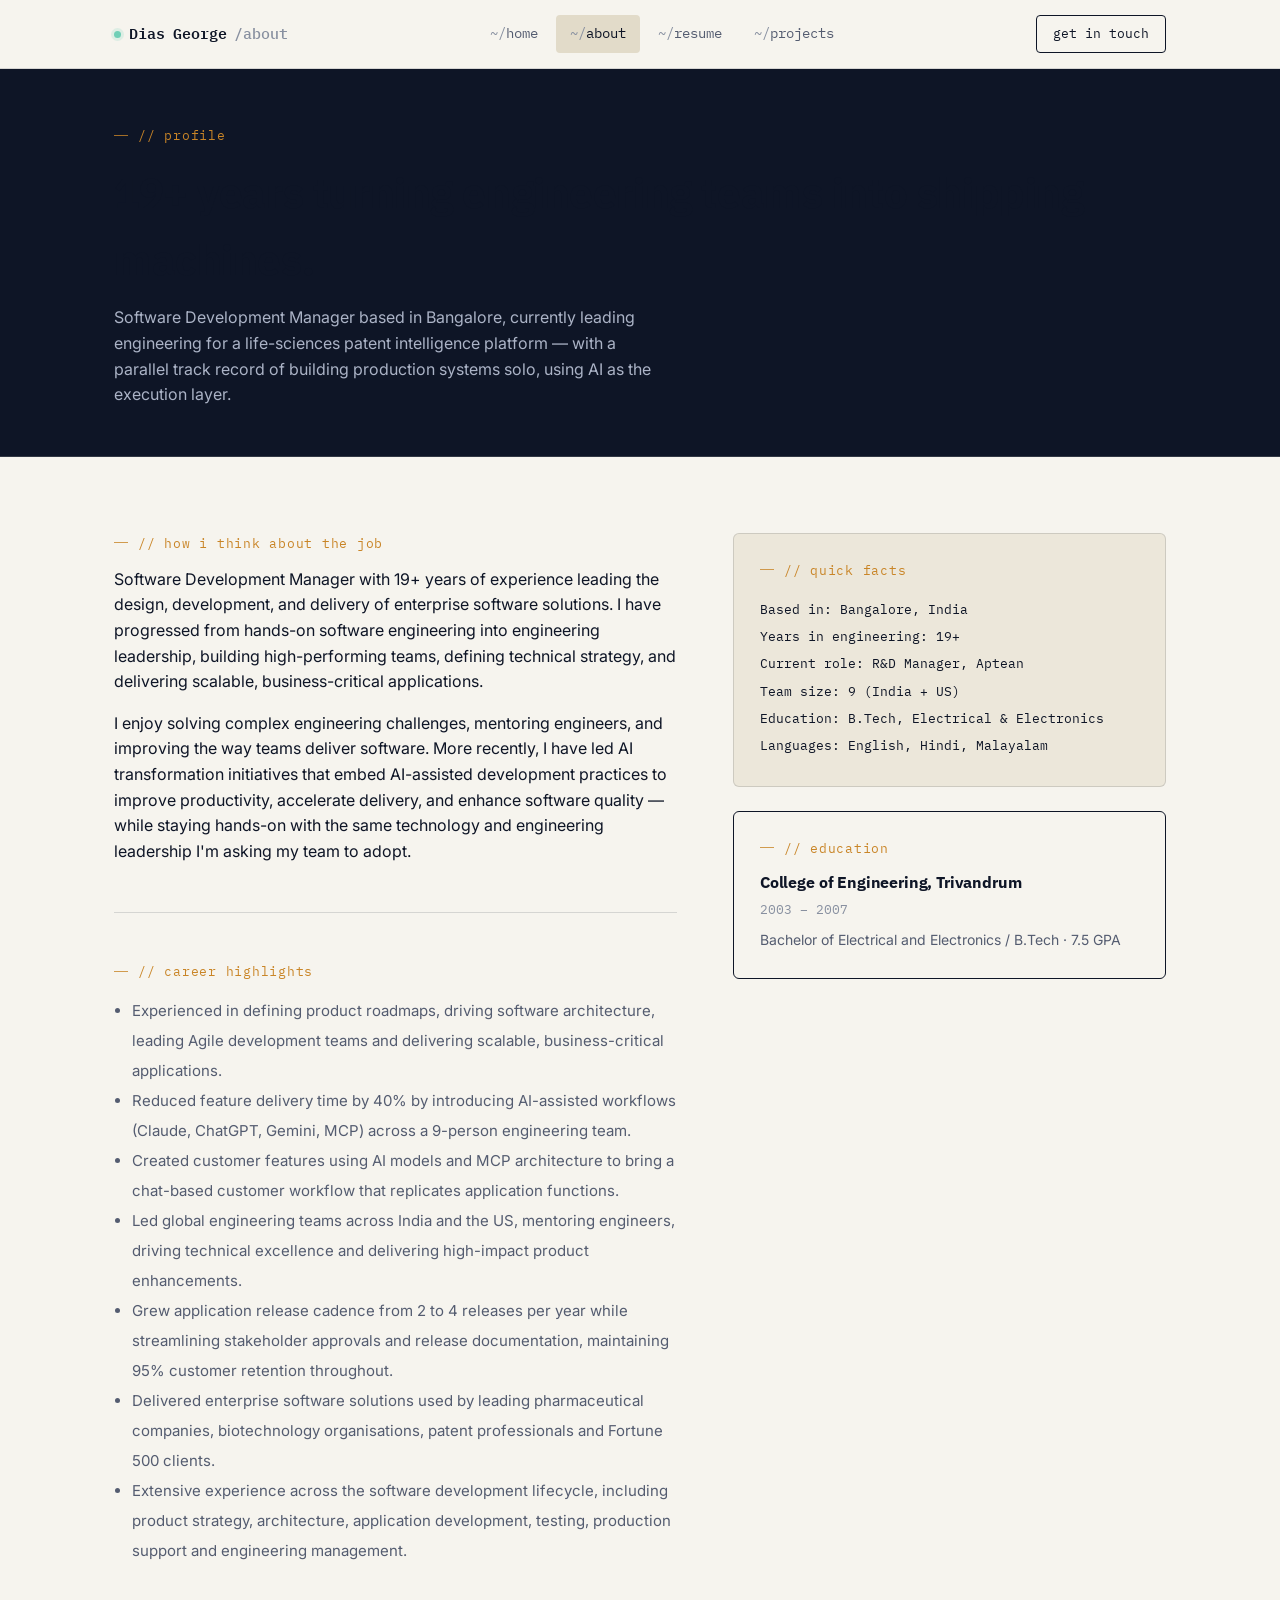
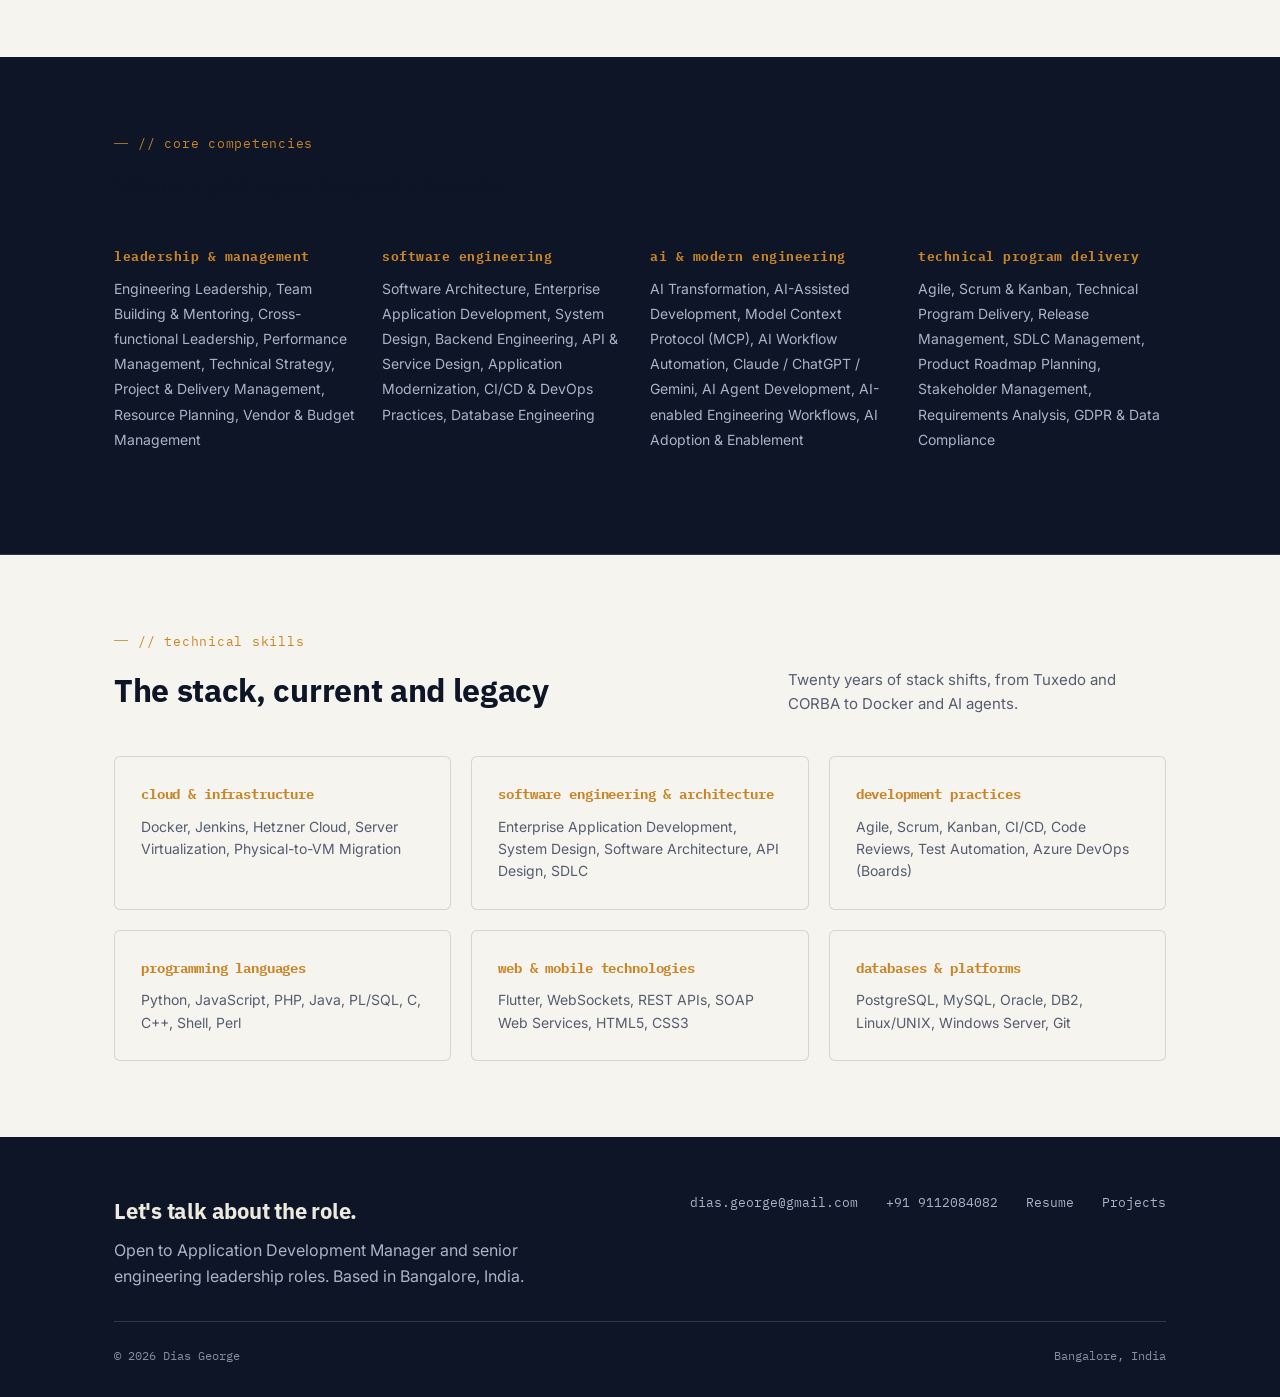
==== about.html @ bfef093a "Initial commit: portfolio site" ====
<!DOCTYPE html>
<html lang="en">
<head>
<meta charset="UTF-8">
<meta name="viewport" content="width=device-width, initial-scale=1.0">
<title>About — Dias George</title>
<meta name="description" content="Profile, career highlights, core competencies, and technical skills for Dias George, Software Development Manager.">
<link rel="preconnect" href="https://fonts.googleapis.com">
<link href="https://fonts.googleapis.com/css2?family=IBM+Plex+Sans:wght@400;500;600;700&family=IBM+Plex+Mono:wght@400;500;600&family=Inter:wght@400;500;600&display=swap" rel="stylesheet">
<link rel="stylesheet" href="assets/styles.css">
</head>
<body>

<nav class="site-nav">
  <div class="wrap">
    <a href="index.html" class="brand"><span class="dot"></span><strong>Dias George</strong><span class="path">/about</span></a>
    <div class="nav-links">
      <a href="index.html"><span class="path-prefix">~/</span>home</a>
      <a href="about.html" class="current"><span class="path-prefix">~/</span>about</a>
      <a href="resume.html"><span class="path-prefix">~/</span>resume</a>
      <a href="projects.html"><span class="path-prefix">~/</span>projects</a>
    </div>
    <a href="mailto:dias.george@gmail.com" class="nav-cta">get in touch</a>
    <button class="nav-toggle" aria-label="Toggle navigation" aria-expanded="false">menu</button>
  </div>
</nav>

<header class="page-header">
  <div class="wrap">
    <div class="eyebrow">// profile</div>
    <h1>19+ years turning engineering teams into shipping machines.</h1>
    <p>Software Development Manager based in Bangalore, currently leading engineering for a life-sciences patent intelligence platform — with a parallel track record of building production systems solo, using AI as the execution layer.</p>
  </div>
</header>

<section>
  <div class="wrap two-col">
    <div>
      <div class="eyebrow">// how i think about the job</div>
      <p style="font-size: 16px; color: var(--ink);">Software Development Manager with 19+ years of experience leading the design, development, and delivery of enterprise software solutions. I have progressed from hands-on software engineering into engineering leadership, building high-performing teams, defining technical strategy, and delivering scalable, business-critical applications.</p>
      <p style="font-size: 16px; color: var(--ink);">I enjoy solving complex engineering challenges, mentoring engineers, and improving the way teams deliver software. More recently, I have led AI transformation initiatives that embed AI-assisted development practices to improve productivity, accelerate delivery, and enhance software quality — while staying hands-on with the same technology and engineering leadership I'm asking my team to adopt.</p>
      <hr class="divider">
      <div class="eyebrow">// career highlights</div>
      <ul style="padding-left: 18px; color: var(--slate); font-size: 15px; line-height: 2;">
        <li>Experienced in defining product roadmaps, driving software architecture, leading Agile development teams and delivering scalable, business-critical applications.</li>
        <li>Reduced feature delivery time by 40% by introducing AI-assisted workflows (Claude, ChatGPT, Gemini, MCP) across a 9-person engineering team.</li>
        <li>Created customer features using AI models and MCP architecture to bring a chat-based customer workflow that replicates application functions.</li>
        <li>Led global engineering teams across India and the US, mentoring engineers, driving technical excellence and delivering high-impact product enhancements.</li>
        <li>Grew application release cadence from 2 to 4 releases per year while streamlining stakeholder approvals and release documentation, maintaining 95% customer retention throughout.</li>
        <li>Delivered enterprise software solutions used by leading pharmaceutical companies, biotechnology organisations, patent professionals and Fortune 500 clients.</li>
        <li>Extensive experience across the software development lifecycle, including product strategy, architecture, application development, testing, production support and engineering management.</li>
      </ul>
    </div>

    <div>
      <div class="card" style="background: var(--paper-2); margin-bottom: 24px;">
        <div class="eyebrow" style="margin-bottom: 16px;">// quick facts</div>
        <p class="mono" style="font-size: 13px; color: var(--ink); line-height: 2.1;">
          Based in: Bangalore, India<br>
          Years in engineering: 19+<br>
          Current role: R&amp;D Manager, Aptean<br>
          Team size: 9 (India + US)<br>
          Education: B.Tech, Electrical &amp; Electronics<br>
          Languages: English, Hindi, Malayalam
        </p>
      </div>
      <div class="card" style="border-color: var(--ink);">
        <div class="eyebrow" style="margin-bottom: 12px;">// education</div>
        <h3 style="font-size: 16px; margin-bottom: 4px;">College of Engineering, Trivandrum</h3>
        <p class="mono" style="font-size: 12.5px; color: var(--slate-dim); margin-bottom: 10px;">2003 – 2007</p>
        <p style="font-size: 14px;">Bachelor of Electrical and Electronics / B.Tech · 7.5 GPA</p>
      </div>
    </div>
  </div>
</section>

<section class="section-on-ink">
  <div class="wrap">
    <div class="eyebrow">// core competencies</div>
    <h2 style="margin-bottom: 40px;">Where I add value beyond the code</h2>
    <div class="grid grid-4">
      <div class="competency-group">
        <h4>leadership &amp; management</h4>
        <div class="items" style="color: var(--ink-text-dim);">Engineering Leadership, Team Building &amp; Mentoring, Cross-functional Leadership, Performance Management, Technical Strategy, Project &amp; Delivery Management, Resource Planning, Vendor &amp; Budget Management</div>
      </div>
      <div class="competency-group">
        <h4>software engineering</h4>
        <div class="items" style="color: var(--ink-text-dim);">Software Architecture, Enterprise Application Development, System Design, Backend Engineering, API &amp; Service Design, Application Modernization, CI/CD &amp; DevOps Practices, Database Engineering</div>
      </div>
      <div class="competency-group">
        <h4>ai &amp; modern engineering</h4>
        <div class="items" style="color: var(--ink-text-dim);">AI Transformation, AI-Assisted Development, Model Context Protocol (MCP), AI Workflow Automation, Claude / ChatGPT / Gemini, AI Agent Development, AI-enabled Engineering Workflows, AI Adoption &amp; Enablement</div>
      </div>
      <div class="competency-group">
        <h4>technical program delivery</h4>
        <div class="items" style="color: var(--ink-text-dim);">Agile, Scrum &amp; Kanban, Technical Program Delivery, Release Management, SDLC Management, Product Roadmap Planning, Stakeholder Management, Requirements Analysis, GDPR &amp; Data Compliance</div>
      </div>
    </div>
  </div>
</section>

<section>
  <div class="wrap">
    <div class="section-head">
      <div>
        <div class="eyebrow">// technical skills</div>
        <h2>The stack, current and legacy</h2>
      </div>
      <p class="desc">Twenty years of stack shifts, from Tuxedo and CORBA to Docker and AI agents.</p>
    </div>
    <div class="grid grid-3">
      <div class="card">
        <h3 style="font-size: 14px; font-family: var(--font-mono); color: var(--signal-dim); text-transform: lowercase;">cloud &amp; infrastructure</h3>
        <p style="font-size: 14px; margin-top: 10px;">Docker, Jenkins, Hetzner Cloud, Server Virtualization, Physical-to-VM Migration</p>
      </div>
      <div class="card">
        <h3 style="font-size: 14px; font-family: var(--font-mono); color: var(--signal-dim); text-transform: lowercase;">software engineering &amp; architecture</h3>
        <p style="font-size: 14px; margin-top: 10px;">Enterprise Application Development, System Design, Software Architecture, API Design, SDLC</p>
      </div>
      <div class="card">
        <h3 style="font-size: 14px; font-family: var(--font-mono); color: var(--signal-dim); text-transform: lowercase;">development practices</h3>
        <p style="font-size: 14px; margin-top: 10px;">Agile, Scrum, Kanban, CI/CD, Code Reviews, Test Automation, Azure DevOps (Boards)</p>
      </div>
      <div class="card">
        <h3 style="font-size: 14px; font-family: var(--font-mono); color: var(--signal-dim); text-transform: lowercase;">programming languages</h3>
        <p style="font-size: 14px; margin-top: 10px;">Python, JavaScript, PHP, Java, PL/SQL, C, C++, Shell, Perl</p>
      </div>
      <div class="card">
        <h3 style="font-size: 14px; font-family: var(--font-mono); color: var(--signal-dim); text-transform: lowercase;">web &amp; mobile technologies</h3>
        <p style="font-size: 14px; margin-top: 10px;">Flutter, WebSockets, REST APIs, SOAP Web Services, HTML5, CSS3</p>
      </div>
      <div class="card">
        <h3 style="font-size: 14px; font-family: var(--font-mono); color: var(--signal-dim); text-transform: lowercase;">databases &amp; platforms</h3>
        <p style="font-size: 14px; margin-top: 10px;">PostgreSQL, MySQL, Oracle, DB2, Linux/UNIX, Windows Server, Git</p>
      </div>
    </div>
  </div>
</section>

<footer class="site-footer">
  <div class="wrap">
    <div class="footer-top">
      <div>
        <h3>Let's talk about the role.</h3>
        <p style="color: var(--ink-text-dim); max-width: 46ch;">Open to Application Development Manager and senior engineering leadership roles. Based in Bangalore, India.</p>
      </div>
      <div class="footer-links">
        <a href="mailto:dias.george@gmail.com">dias.george@gmail.com</a>
        <a href="tel:+919112084082">+91 9112084082</a>
        <a href="resume.html">Resume</a>
        <a href="projects.html">Projects</a>
      </div>
    </div>
    <div class="footer-bottom">
      <span>© 2026 Dias George</span>
      <span>Bangalore, India</span>
    </div>
  </div>
</footer>

<script src="assets/main.js"></script>
</body>
</html>
---- assets/styles.css ----
/* ============================================================
   DIAS GEORGE — Portfolio Design System
   Concept: engineering schematic / systems architecture.
   Palette: deep ink navy + warm paper + amber annotation signal.
   Type: IBM Plex Sans (display) / Inter (body) / IBM Plex Mono (data)
   ============================================================ */

:root {
  --ink: #0E1526;
  --ink-2: #182241;
  --ink-3: #232f57;
  --paper: #F6F4EE;
  --paper-2: #ECE7DA;
  --paper-3: #E2DBC9;
  --signal: #EFA23F;
  --signal-dim: #C98527;
  --teal: #6FCFB6;
  --ink-text: #ECE9DE;
  --ink-text-dim: #ABB3C6;
  --slate: #545C70;
  --slate-dim: #8890A0;
  --line-on-paper: rgba(14, 21, 38, 0.14);
  --line-on-paper-soft: rgba(14, 21, 38, 0.08);
  --line-on-ink: rgba(236, 233, 222, 0.16);
  --line-on-ink-soft: rgba(236, 233, 222, 0.09);

  --font-display: "IBM Plex Sans", "Segoe UI", Arial, sans-serif;
  --font-body: "Inter", "Segoe UI", Arial, sans-serif;
  --font-mono: "IBM Plex Mono", "SFMono-Regular", Consolas, monospace;

  --max-w: 1180px;
  --gutter: clamp(20px, 5vw, 64px);
}

*, *::before, *::after { box-sizing: border-box; }
html { scroll-behavior: smooth; }
@media (prefers-reduced-motion: reduce) {
  html { scroll-behavior: auto; }
  *, *::before, *::after { animation-duration: 0.001ms !important; animation-iteration-count: 1 !important; transition-duration: 0.001ms !important; scroll-behavior: auto !important; }
}

body {
  margin: 0;
  background: var(--paper);
  color: var(--ink);
  font-family: var(--font-body);
  font-size: 16px;
  line-height: 1.6;
  -webkit-font-smoothing: antialiased;
}

img { max-width: 100%; display: block; }
a { color: inherit; text-decoration: none; }

:focus-visible {
  outline: 2px solid var(--signal);
  outline-offset: 3px;
}

h1, h2, h3, h4 {
  font-family: var(--font-display);
  font-weight: 700;
  letter-spacing: -0.01em;
  margin: 0;
  color: var(--ink);
}

.on-ink h1, .on-ink h2, .on-ink h3, .on-ink h4, .on-ink p, .on-ink span, .on-ink li { color: var(--ink-text); }

p { margin: 0 0 1em; color: var(--slate); }
p:last-child { margin-bottom: 0; }

.wrap {
  max-width: var(--max-w);
  margin: 0 auto;
  padding: 0 var(--gutter);
}

.mono { font-family: var(--font-mono); }

.eyebrow {
  font-family: var(--font-mono);
  font-size: 12.5px;
  letter-spacing: 0.06em;
  color: var(--signal-dim);
  display: flex;
  align-items: center;
  gap: 10px;
  margin-bottom: 14px;
  text-transform: lowercase;
}
.on-ink .eyebrow { color: var(--signal); }
.eyebrow::before { content: ""; width: 14px; height: 1px; background: currentColor; opacity: 0.8; }

/* ---------------- NAV ---------------- */
.site-nav {
  position: sticky;
  top: 0;
  z-index: 50;
  background: rgba(246, 244, 238, 0.88);
  backdrop-filter: blur(10px);
  border-bottom: 1px solid var(--line-on-paper);
}
.site-nav .wrap {
  display: flex;
  align-items: center;
  justify-content: space-between;
  height: 68px;
}
.brand {
  font-family: var(--font-mono);
  font-size: 15px;
  font-weight: 500;
  letter-spacing: -0.01em;
  display: flex;
  align-items: center;
  gap: 8px;
}
.brand .dot { width: 7px; height: 7px; border-radius: 50%; background: var(--teal); box-shadow: 0 0 0 3px rgba(111,207,182,0.18); }
.brand strong { font-weight: 600; }
.brand span.path { color: var(--slate-dim); }

.nav-links {
  display: flex;
  gap: 4px;
  font-family: var(--font-mono);
  font-size: 13.5px;
}
.nav-links a {
  padding: 8px 14px;
  border-radius: 4px;
  color: var(--slate);
  transition: color 0.15s ease, background 0.15s ease;
}
.nav-links a:hover { color: var(--ink); background: var(--paper-2); }
.nav-links a.current { color: var(--ink); background: var(--paper-3); }
.nav-links a .path-prefix { color: var(--slate-dim); }

.nav-cta {
  font-family: var(--font-mono);
  font-size: 13px;
  border: 1px solid var(--ink);
  padding: 8px 16px;
  border-radius: 4px;
  transition: background 0.15s ease, color 0.15s ease;
  white-space: nowrap;
}
.nav-cta:hover { background: var(--ink); color: var(--paper); }

.nav-toggle {
  display: none;
  font-family: var(--font-mono);
  font-size: 13px;
  border: 1px solid var(--line-on-paper);
  border-radius: 4px;
  background: none;
  padding: 8px 12px;
  cursor: pointer;
  color: var(--ink);
}

@media (max-width: 860px) {
  .nav-links, .nav-cta { display: none; }
  .nav-toggle { display: inline-block; }
  .site-nav.open .nav-links {
    display: flex;
    flex-direction: column;
    position: absolute;
    top: 68px; left: 0; right: 0;
    background: var(--paper);
    border-bottom: 1px solid var(--line-on-paper);
    padding: 10px var(--gutter) 18px;
    gap: 2px;
  }
  .site-nav.open .nav-links a { padding: 12px 10px; }
  .site-nav.open .nav-cta {
    display: block;
    margin: 0 var(--gutter) 16px;
    text-align: center;
  }
}

/* ---------------- HERO ---------------- */
.hero {
  background: var(--ink);
  color: var(--ink-text);
  position: relative;
  overflow: hidden;
  border-bottom: 1px solid var(--line-on-ink);
}
.hero::before {
  content: "";
  position: absolute;
  inset: 0;
  background-image:
    linear-gradient(var(--line-on-ink-soft) 1px, transparent 1px),
    linear-gradient(90deg, var(--line-on-ink-soft) 1px, transparent 1px);
  background-size: 42px 42px;
  mask-image: radial-gradient(ellipse 80% 60% at 30% 20%, black 0%, transparent 75%);
  pointer-events: none;
}
.hero-inner {
  position: relative;
  padding: 84px 0 88px;
  display: grid;
  grid-template-columns: 1.05fr 0.95fr;
  gap: 48px;
  align-items: center;
}
@media (max-width: 980px) {
  .hero-inner { grid-template-columns: 1fr; padding: 56px 0 48px; gap: 44px; }
}

.hero-status {
  font-family: var(--font-mono);
  font-size: 12.5px;
  color: var(--teal);
  display: inline-flex;
  align-items: center;
  gap: 8px;
  margin-bottom: 22px;
  letter-spacing: 0.03em;
}
.hero-status .pulse {
  width: 7px; height: 7px; border-radius: 50%;
  background: var(--teal);
  box-shadow: 0 0 0 0 rgba(111,207,182, 0.6);
  animation: pulse 2.4s ease-out infinite;
}
@keyframes pulse {
  0% { box-shadow: 0 0 0 0 rgba(111,207,182, 0.45); }
  70% { box-shadow: 0 0 0 9px rgba(111,207,182, 0); }
  100% { box-shadow: 0 0 0 0 rgba(111,207,182, 0); }
}

.hero h1 {
  font-size: clamp(34px, 4.6vw, 54px);
  line-height: 1.06;
  margin-bottom: 20px;
  color: var(--ink-text);
}
.hero h1 .accent { color: var(--signal); }

.hero .lede {
  font-size: 17.5px;
  color: var(--ink-text-dim);
  max-width: 46ch;
  margin-bottom: 34px;
}

.hero-actions { display: flex; gap: 12px; flex-wrap: wrap; margin-bottom: 40px; }

.btn {
  font-family: var(--font-mono);
  font-size: 13.5px;
  padding: 12px 20px;
  border-radius: 4px;
  display: inline-flex;
  align-items: center;
  gap: 8px;
  transition: transform 0.15s ease, background 0.15s ease, color 0.15s ease, border-color 0.15s ease;
}
.btn-primary { background: var(--signal); color: var(--ink); font-weight: 500; }
.btn-primary:hover { background: #ffb85c; transform: translateY(-1px); }
.btn-ghost { border: 1px solid var(--line-on-ink); color: var(--ink-text); }
.btn-ghost:hover { border-color: var(--teal); color: var(--teal); }
.btn-ghost-dark { border: 1px solid var(--line-on-paper); color: var(--ink); }
.btn-ghost-dark:hover { border-color: var(--ink); }

.hero-stats {
  display: grid;
  grid-template-columns: repeat(3, 1fr);
  gap: 1px;
  background: var(--line-on-ink);
  border: 1px solid var(--line-on-ink);
  max-width: 460px;
}
.hero-stats div { background: var(--ink); padding: 16px 14px; }
.hero-stats .num { font-family: var(--font-mono); font-size: 21px; color: var(--signal); display: block; }
.hero-stats .label { font-size: 11.5px; color: var(--ink-text-dim); letter-spacing: 0.02em; }

/* ---- schematic diagram ---- */
.schematic { position: relative; }
.schematic svg { width: 100%; height: auto; display: block; }
.schem-node-label {
  font-family: var(--font-mono);
  font-size: 10.5px;
}

/* ---------------- SECTIONS ---------------- */
section { padding: 76px 0; }
section.tight { padding: 56px 0; }
.section-on-ink { background: var(--ink); color: var(--ink-text); border-bottom: 1px solid var(--line-on-ink); }
.section-alt { background: var(--paper-2); border-top: 1px solid var(--line-on-paper); border-bottom: 1px solid var(--line-on-paper); }

.section-head {
  display: flex;
  justify-content: space-between;
  align-items: flex-end;
  gap: 24px;
  margin-bottom: 40px;
  flex-wrap: wrap;
}
.section-head h2 { font-size: clamp(24px, 3vw, 32px); }
.section-head .desc { max-width: 42ch; font-size: 15px; }

/* ---------------- GRID / CARDS ---------------- */
.grid { display: grid; gap: 20px; }
.grid-2 { grid-template-columns: repeat(2, 1fr); }
.grid-3 { grid-template-columns: repeat(3, 1fr); }
.grid-4 { grid-template-columns: repeat(4, 1fr); }
@media (max-width: 900px) { .grid-3, .grid-4 { grid-template-columns: repeat(2, 1fr); } }
@media (max-width: 620px) { .grid-2, .grid-3, .grid-4 { grid-template-columns: 1fr; } }

.card {
  border: 1px solid var(--line-on-paper);
  background: var(--paper);
  padding: 26px;
  border-radius: 6px;
  transition: border-color 0.15s ease, transform 0.15s ease;
}
.card:hover { border-color: var(--ink); }
.card h3 { font-size: 17px; margin-bottom: 10px; }
.card p { font-size: 14.5px; }
.card .tag-row { margin-top: 16px; }

.tag {
  display: inline-block;
  font-family: var(--font-mono);
  font-size: 11.5px;
  padding: 4px 9px;
  border: 1px solid var(--line-on-paper);
  border-radius: 3px;
  color: var(--slate);
  margin: 0 6px 6px 0;
}
.on-ink .tag { border-color: var(--line-on-ink); color: var(--ink-text-dim); }
.tag.signal { border-color: var(--signal-dim); color: var(--signal-dim); }
.on-ink .tag.signal { border-color: var(--signal); color: var(--signal); }

/* ---------------- TIMELINE (resume) ---------------- */
.timeline { position: relative; }
.tl-entry {
  position: relative;
  padding: 0 0 44px 30px;
  border-left: 1px solid var(--line-on-paper);
}
.tl-entry:last-child { border-color: transparent; padding-bottom: 0; }
.tl-entry::before {
  content: "";
  position: absolute;
  left: -5px; top: 4px;
  width: 9px; height: 9px;
  border-radius: 50%;
  background: var(--paper);
  border: 2px solid var(--signal);
}
.tl-head {
  display: flex;
  justify-content: space-between;
  align-items: baseline;
  gap: 16px;
  flex-wrap: wrap;
  margin-bottom: 4px;
}
.tl-role { font-family: var(--font-display); font-weight: 700; font-size: 18px; }
.tl-dates { font-family: var(--font-mono); font-size: 12.5px; color: var(--slate-dim); white-space: nowrap; }
.tl-company { font-family: var(--font-mono); font-size: 13px; color: var(--signal-dim); margin-bottom: 12px; }
.tl-summary { font-size: 14.5px; margin-bottom: 14px; }
.tl-list { margin: 0; padding-left: 18px; font-size: 14px; color: var(--slate); }
.tl-list li { margin-bottom: 6px; }
.tl-tech { font-family: var(--font-mono); font-size: 12px; color: var(--slate-dim); margin-top: 14px; }
.tl-tech strong { color: var(--slate); font-weight: 500; }

details.tl-more { margin-top: 12px; }
details.tl-more summary {
  font-family: var(--font-mono);
  font-size: 12.5px;
  cursor: pointer;
  color: var(--signal-dim);
  list-style: none;
}
details.tl-more summary::-webkit-details-marker { display: none; }
details.tl-more summary::before { content: "+ "; }
details.tl-more[open] summary::before { content: "– "; }
details.tl-more[open] summary { margin-bottom: 12px; }

/* ---------------- FOOTER ---------------- */
footer.site-footer {
  background: var(--ink);
  color: var(--ink-text-dim);
  padding: 56px 0 32px;
}
.footer-top {
  display: flex;
  justify-content: space-between;
  gap: 40px;
  flex-wrap: wrap;
  padding-bottom: 32px;
  border-bottom: 1px solid var(--line-on-ink);
  margin-bottom: 24px;
}
.footer-top h3 { color: var(--ink-text); font-size: 22px; margin-bottom: 10px; }
.footer-links { display: flex; gap: 28px; flex-wrap: wrap; font-family: var(--font-mono); font-size: 13px; }
.footer-links a { color: var(--ink-text-dim); }
.footer-links a:hover { color: var(--signal); }
.footer-bottom {
  display: flex;
  justify-content: space-between;
  font-family: var(--font-mono);
  font-size: 12px;
  color: var(--slate-dim);
  flex-wrap: wrap;
  gap: 10px;
}

/* ---------------- PAGE HEADER (non-home pages) ---------------- */
.page-header {
  background: var(--ink);
  color: var(--ink-text);
  padding: 56px 0 48px;
  border-bottom: 1px solid var(--line-on-ink);
}
.page-header h1 { font-size: clamp(30px, 4vw, 42px); margin-bottom: 12px; }
.page-header p { color: var(--ink-text-dim); max-width: 56ch; font-size: 16px; }

/* ---------------- MISC ---------------- */
.divider { height: 1px; background: var(--line-on-paper); border: 0; margin: 48px 0; }
.on-ink .divider { background: var(--line-on-ink); }

.two-col { display: grid; grid-template-columns: 1.3fr 1fr; gap: 56px; }
@media (max-width: 900px) { .two-col { grid-template-columns: 1fr; gap: 36px; } }

.competency-group { margin-bottom: 26px; }
.competency-group h4 {
  font-family: var(--font-mono);
  font-size: 12.5px;
  color: var(--signal-dim);
  text-transform: lowercase;
  letter-spacing: 0.04em;
  margin-bottom: 10px;
}
.competency-group .items { font-size: 14px; color: var(--slate); line-height: 1.8; }

.reveal {
  opacity: 0;
  transform: translateY(14px);
  transition: opacity 0.5s ease, transform 0.5s ease;
}
.reveal.in { opacity: 1; transform: translateY(0); }

.project-hero {
  display: grid;
  grid-template-columns: 1fr 1fr;
  gap: 40px;
  align-items: start;
  padding: 44px 0;
  border-bottom: 1px solid var(--line-on-paper);
}
.project-hero:last-child { border-bottom: none; }
@media (max-width: 900px) { .project-hero { grid-template-columns: 1fr; } }
.project-hero .meta-row {
  display: flex;
  gap: 16px;
  align-items: center;
  font-family: var(--font-mono);
  font-size: 12.5px;
  color: var(--slate-dim);
  margin-bottom: 14px;
}
.status-pill {
  display: inline-flex;
  align-items: center;
  gap: 6px;
  font-family: var(--font-mono);
  font-size: 11px;
  color: var(--teal);
  border: 1px solid rgba(111,207,182,0.4);
  padding: 3px 9px;
  border-radius: 999px;
}
.status-pill .dot { width: 6px; height: 6px; border-radius: 50%; background: var(--teal); }
.project-hero h3 { font-size: 24px; margin-bottom: 14px; }
.project-hero .stack-block { font-family: var(--font-mono); font-size: 12.5px; color: var(--slate); background: var(--paper-2); border: 1px solid var(--line-on-paper); border-radius: 6px; padding: 16px 18px; line-height: 1.9; }
.project-hero .stack-block strong { color: var(--ink); font-weight: 600; }
.project-hero ul.feature-list { margin: 18px 0 0; padding-left: 18px; font-size: 14px; color: var(--slate); }
.project-hero ul.feature-list li { margin-bottom: 8px; }
.project-actions { display: flex; gap: 10px; margin-top: 20px; flex-wrap: wrap; }

.project-preview {
  border: 1px solid var(--line-on-paper);
  border-radius: 8px;
  overflow: hidden;
  margin-bottom: 18px;
  background: var(--paper-2);
}
.project-preview img { display: block; width: 100%; height: auto; }
.project-preview-bar {
  display: flex;
  align-items: center;
  gap: 6px;
  padding: 8px 10px;
  border-bottom: 1px solid var(--line-on-paper);
  background: var(--paper-2);
}
.project-preview-bar span { width: 9px; height: 9px; border-radius: 50%; background: var(--line-on-paper); }
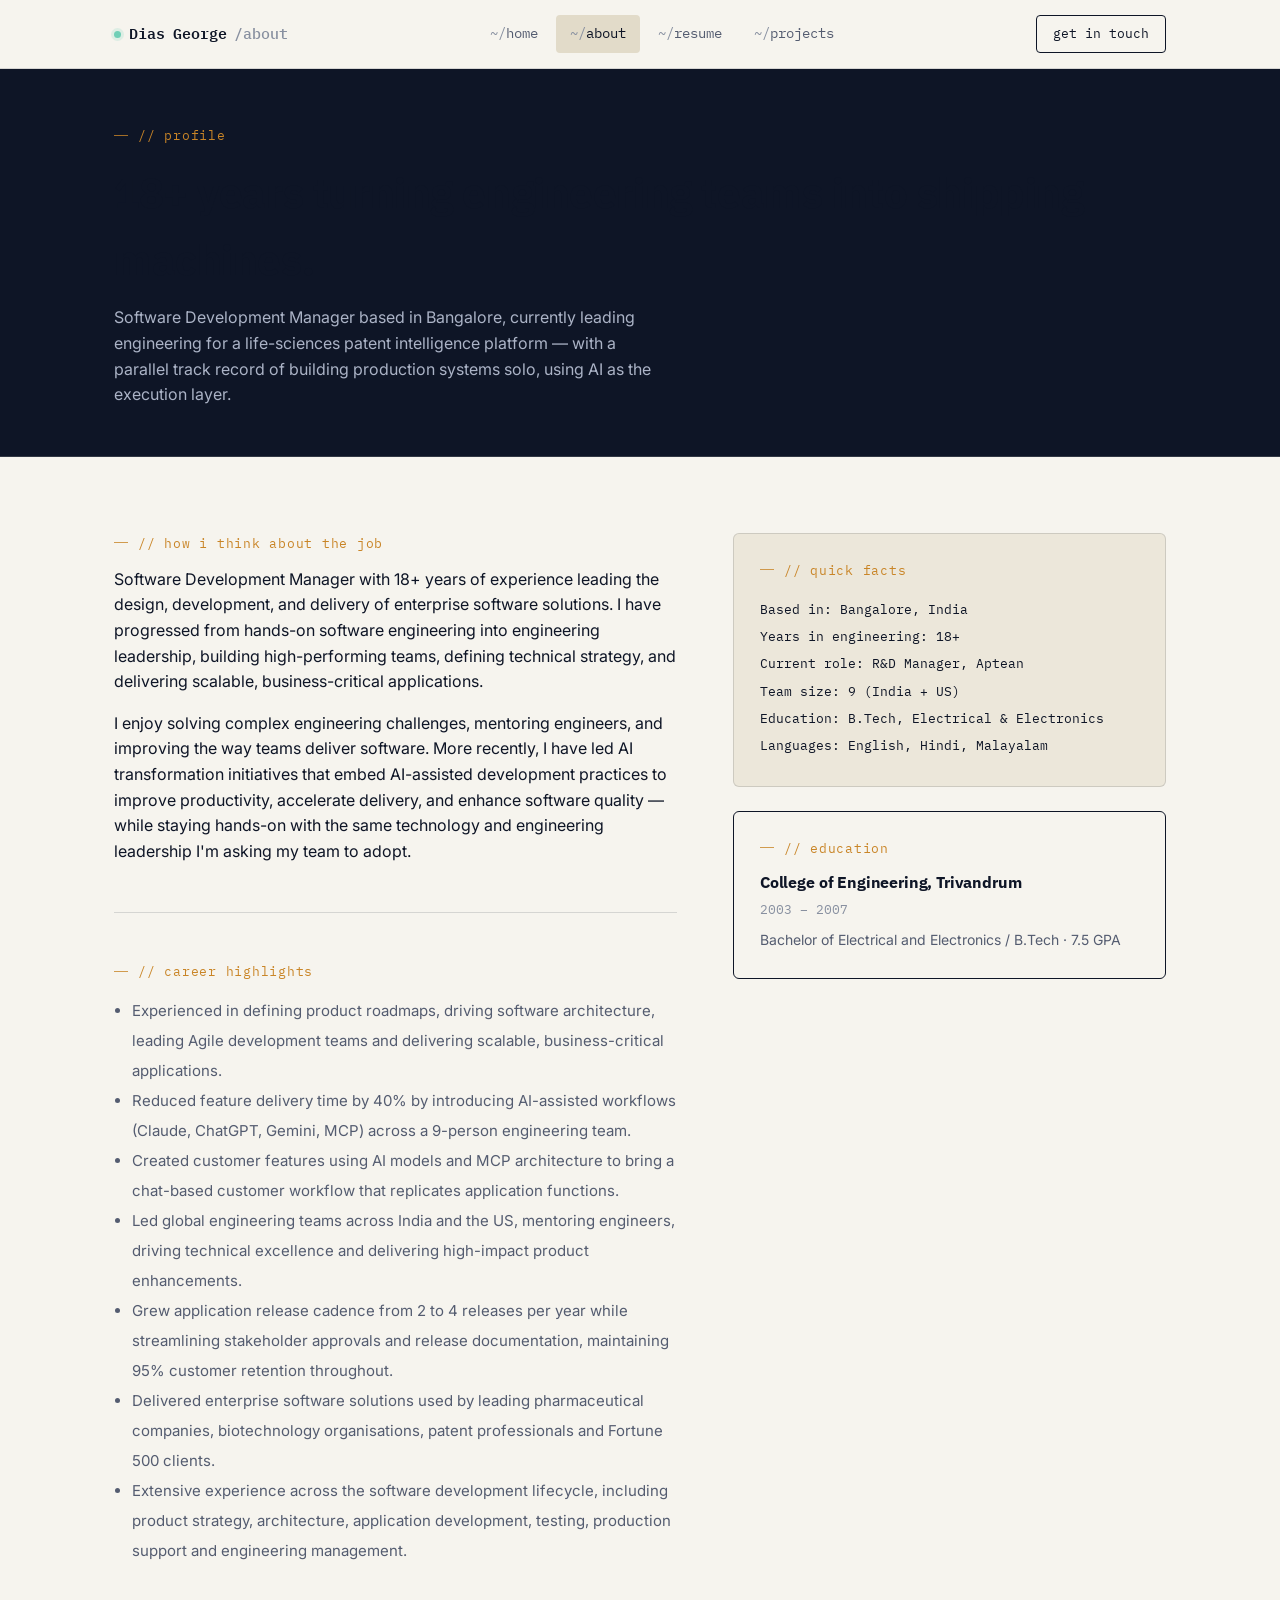
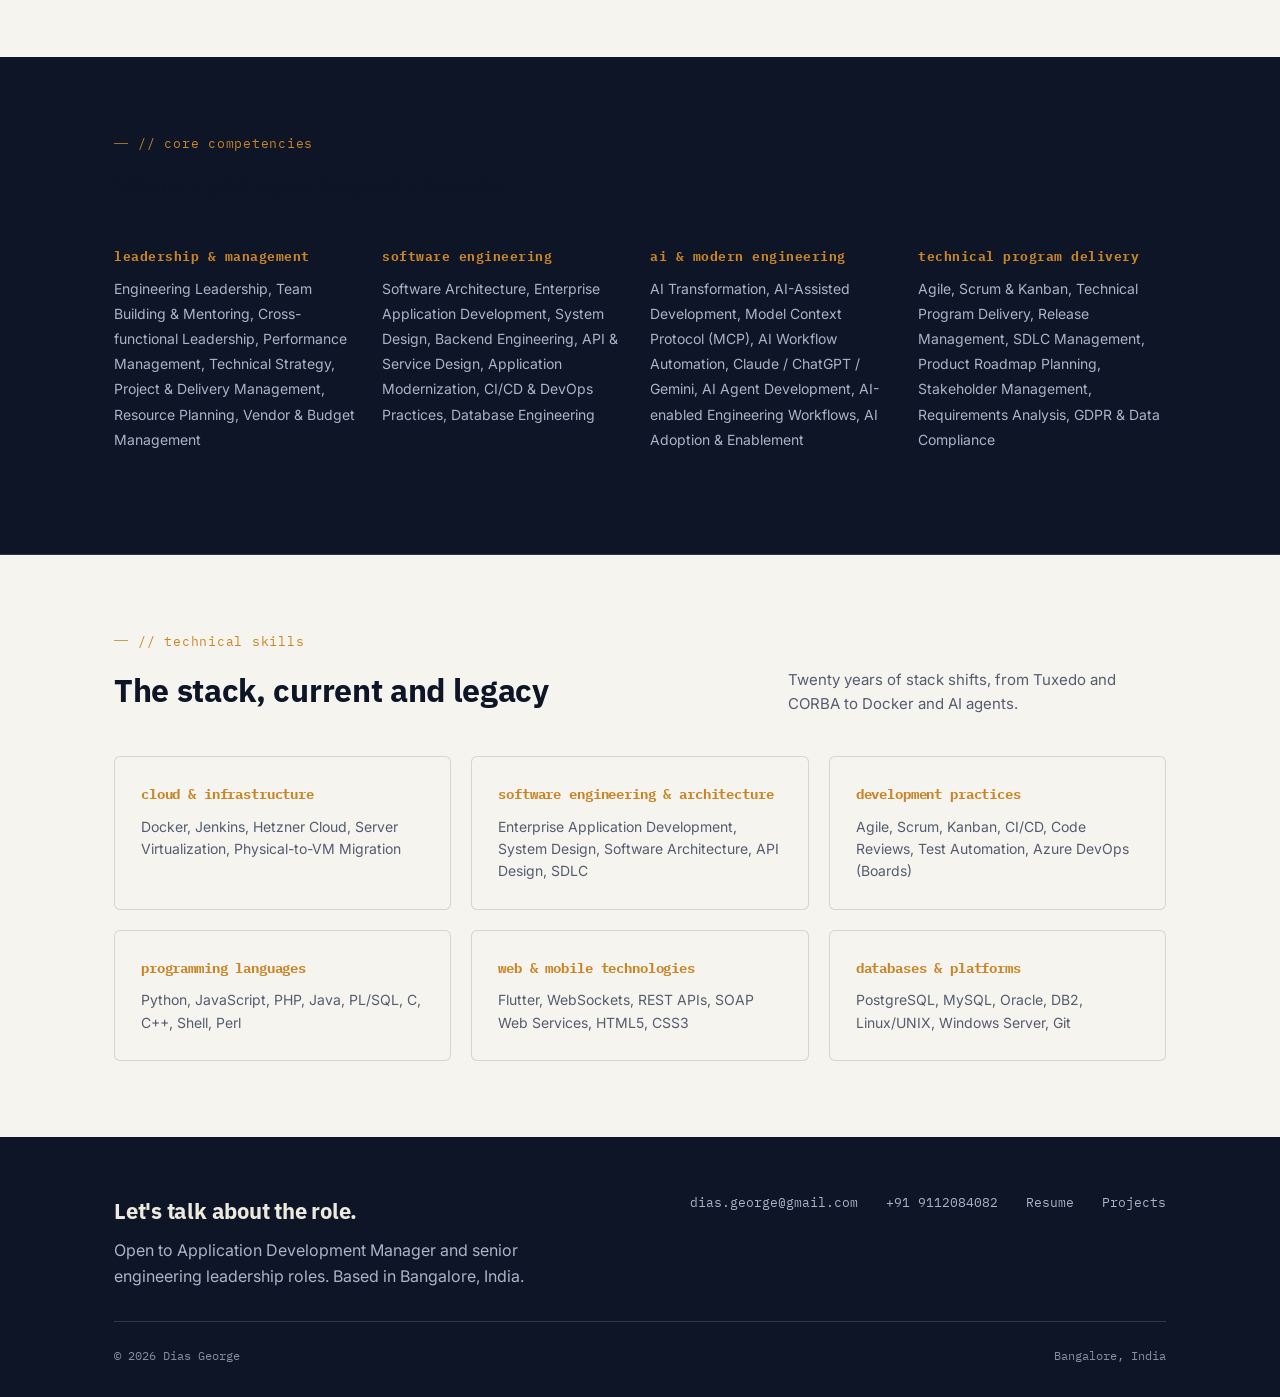
==== commit dbfbe486: "Update years to 18, refresh resume PDF" ====
--- a/about.html
+++ b/about.html
@@ -28,7 +28,7 @@
 <header class="page-header">
   <div class="wrap">
     <div class="eyebrow">// profile</div>
-    <h1>19+ years turning engineering teams into shipping machines.</h1>
+    <h1>18+ years turning engineering teams into shipping machines.</h1>
     <p>Software Development Manager based in Bangalore, currently leading engineering for a life-sciences patent intelligence platform — with a parallel track record of building production systems solo, using AI as the execution layer.</p>
   </div>
 </header>
@@ -37,7 +37,7 @@
   <div class="wrap two-col">
     <div>
       <div class="eyebrow">// how i think about the job</div>
-      <p style="font-size: 16px; color: var(--ink);">Software Development Manager with 19+ years of experience leading the design, development, and delivery of enterprise software solutions. I have progressed from hands-on software engineering into engineering leadership, building high-performing teams, defining technical strategy, and delivering scalable, business-critical applications.</p>
+      <p style="font-size: 16px; color: var(--ink);">Software Development Manager with 18+ years of experience leading the design, development, and delivery of enterprise software solutions. I have progressed from hands-on software engineering into engineering leadership, building high-performing teams, defining technical strategy, and delivering scalable, business-critical applications.</p>
       <p style="font-size: 16px; color: var(--ink);">I enjoy solving complex engineering challenges, mentoring engineers, and improving the way teams deliver software. More recently, I have led AI transformation initiatives that embed AI-assisted development practices to improve productivity, accelerate delivery, and enhance software quality — while staying hands-on with the same technology and engineering leadership I'm asking my team to adopt.</p>
       <hr class="divider">
       <div class="eyebrow">// career highlights</div>
@@ -57,7 +57,7 @@
         <div class="eyebrow" style="margin-bottom: 16px;">// quick facts</div>
         <p class="mono" style="font-size: 13px; color: var(--ink); line-height: 2.1;">
           Based in: Bangalore, India<br>
-          Years in engineering: 19+<br>
+          Years in engineering: 18+<br>
           Current role: R&amp;D Manager, Aptean<br>
           Team size: 9 (India + US)<br>
           Education: B.Tech, Electrical &amp; Electronics<br>
--- a/assets/styles.css
+++ b/assets/styles.css
@@ -480,6 +480,8 @@
   border-radius: 999px;
 }
 .status-pill .dot { width: 6px; height: 6px; border-radius: 50%; background: var(--teal); }
+.status-pill.demo { color: var(--signal-dim); border-color: rgba(239,162,63,0.4); }
+.status-pill.demo .dot { background: var(--signal-dim); }
 .project-hero h3 { font-size: 24px; margin-bottom: 14px; }
 .project-hero .stack-block { font-family: var(--font-mono); font-size: 12.5px; color: var(--slate); background: var(--paper-2); border: 1px solid var(--line-on-paper); border-radius: 6px; padding: 16px 18px; line-height: 1.9; }
 .project-hero .stack-block strong { color: var(--ink); font-weight: 600; }
